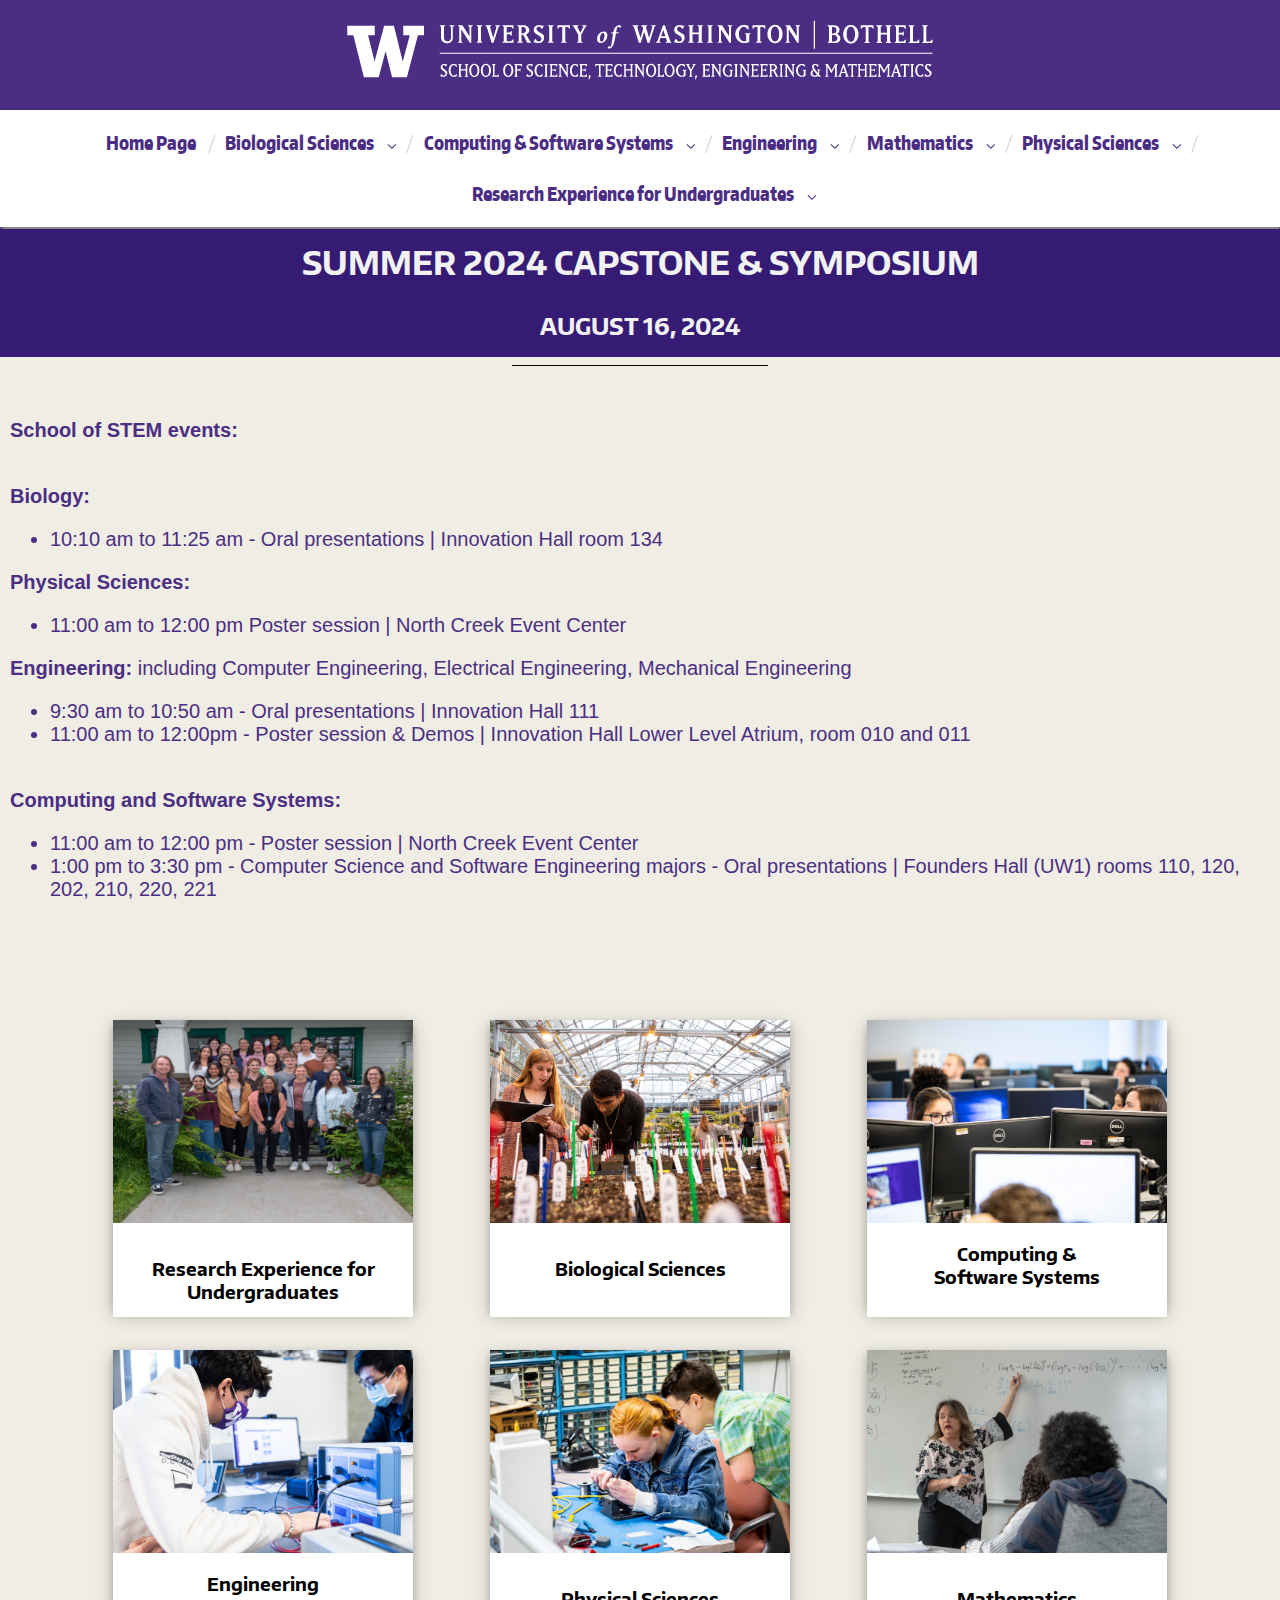
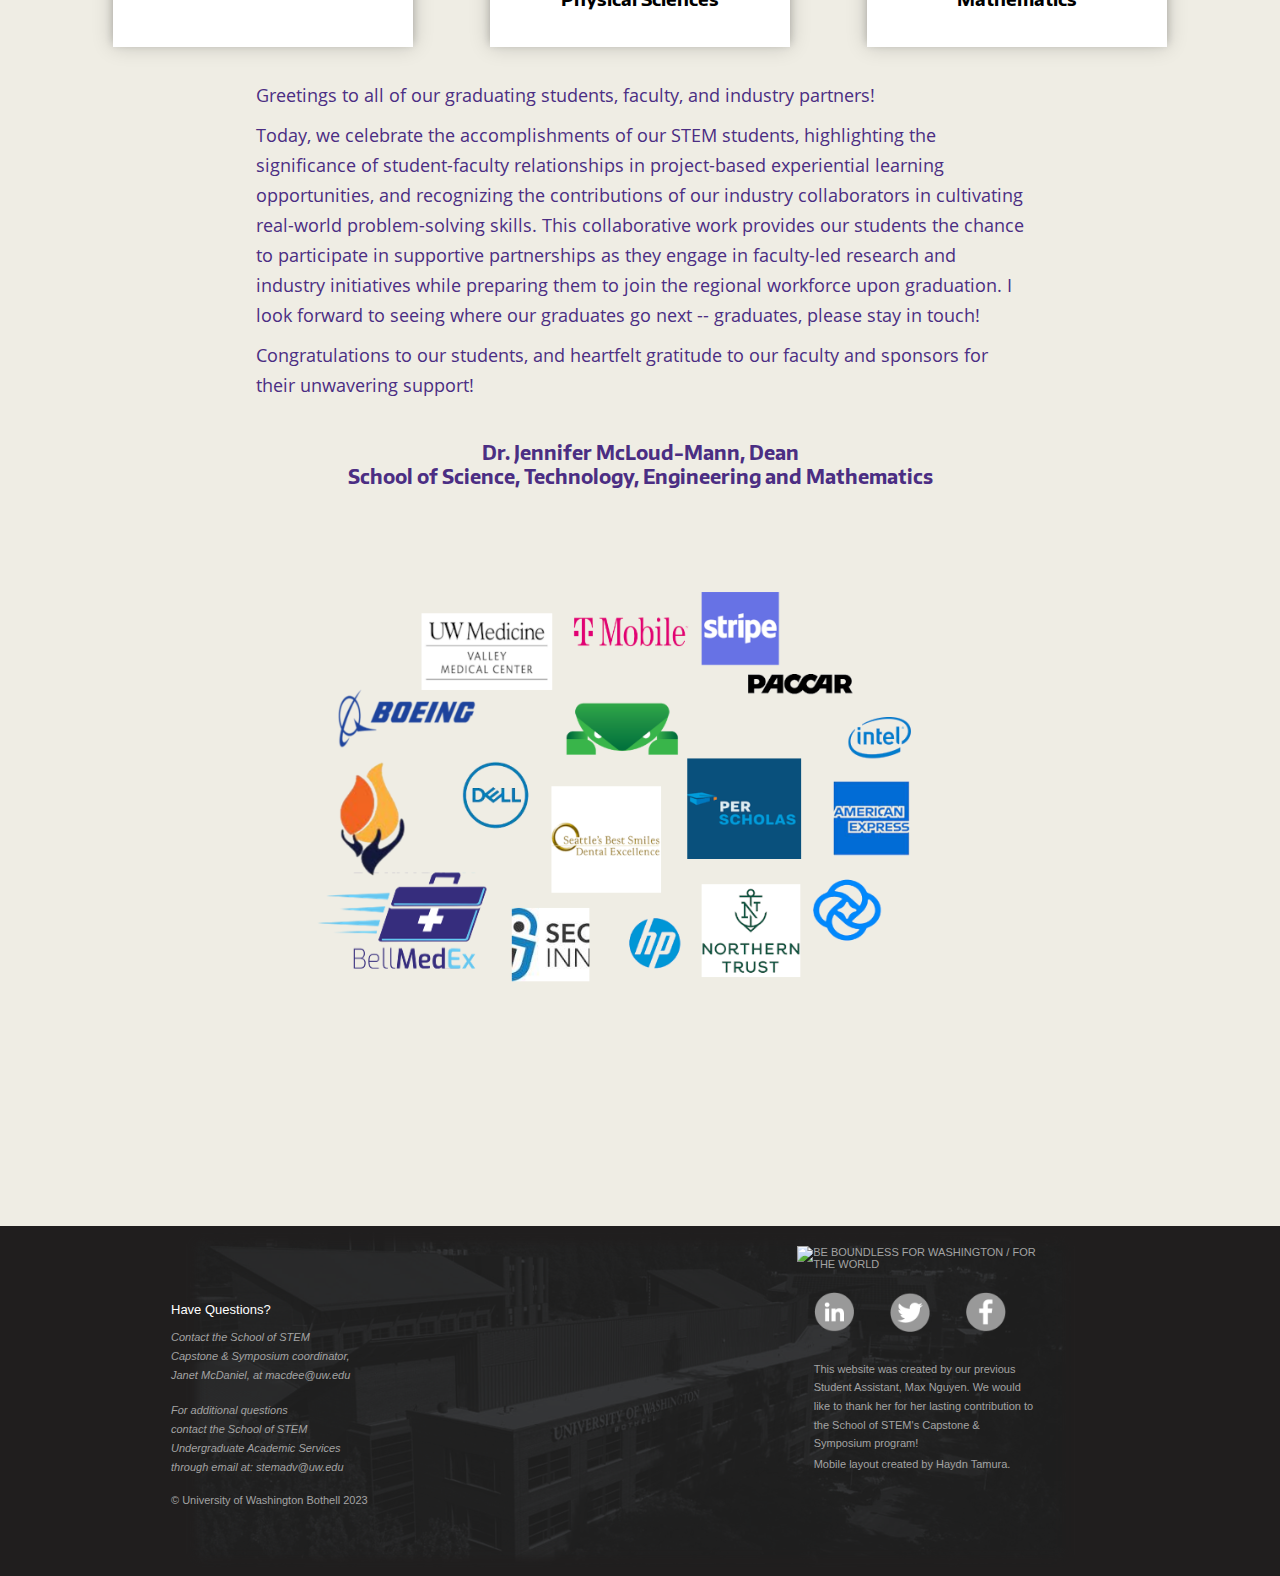
==== index.html @ 9ac4148d "website backup" ====
<!DOCTYPE html>
<html>

<head>
    <title>Capstone Presentations Summer 2024 Homepage</title>
    <link rel="stylesheet" href="css/homepage.css">
    <script src="https://kit.fontawesome.com/89bc5abcf1.js" crossorigin="anonymous"></script>
</head>

<body>
    <header>
        <section class="uwb-logo">
            <a href="https://www.uwb.edu/stem"><img src="images/web-white-left-school-signature-uw-bothell.png"
                    alt="UW Bothell School of STEM Logo"></a>
        </section>

        <nav class="align-center" id="dawgdrops">
            <div class="dawgdrops-inner container">
                <ul class="dawgdrops-nav" id="menu-brand-menu">

                    <li class="dawgdrops-item">
                        <a href="index.html" id="101" title="Home Page">Home Page</a>
                    </li>

                    <li class="dawgdrops-item">
                        <a class="dropdown-toggle" href="#" id="102" title="Biological Sciences">Biological Sciences</a>

                        <ul class="dawgdrops-menu dawgdrops-menu-em" id="menu-102">
                            <li>
                                <a href="./biological-sciences.html" title="BIO">Biology Term B</a>
                            </li>
                        </ul>
                    </li>

                    <li class="dawgdrops-item">
                        <a class="dropdown-toggle" href="#" id="103" title="Computing & Software System">Computing &
                            Software Systems</a>

                        <ul class="dawgdrops-menu dawgdrops-menu-em" id="menu-104">
                            <li>
                                <a href="./csse.html" title="CSSE">Computer Science & Software Engineering</a>
                            </li>
                        </ul>

                    </li>

                    <li class="dawgdrops-item">
                        <a class="dropdown-toggle" href="#" id="102" title="Engineering">Engineering</a>

                        <ul class="dawgdrops-menu dawgdrops-menu-em" id="menu-104">
                            <li>
                                <a href="./engineering.html" title="ENG">Engineering</a>
                            </li>
                        </ul>
                    </li>
                    <li class="dawgdrops-item">
                        <a class="dropdown-toggle" href="#" id="102" title="Mathematics">Mathematics</a>

                        <ul class="dawgdrops-menu dawgdrops-menu-em" id="menu-104">
                            <li>
                                <a href="./mathematics.html" title="MATH">Mathematics</a>
                            </li>
                        </ul>
                    </li>
                    <li class="dawgdrops-item">
                        <a class="dropdown-toggle" href="#" id="102" title="Physics">Physical Sciences</a>

                        <ul class="dawgdrops-menu dawgdrops-menu-em" id="menu-104">
                            <li>
                                <a href="./physics+chemistry.html" title="PHYS">Physics</a>
                            </li>
                        </ul>
                    </li>
                    <li class="dawgdrops-item">
                        <a class="dropdown-toggle" href="#" id="102" title="Physics">Research Experience for Undergraduates</a>

                        <ul class="dawgdrops-menu dawgdrops-menu-em" id="menu-104">
                            <li>
                                <a href="./reu.html" title="PHYS">Research Experiences for Undergraduates</a>
                            </li>
                        </ul>
                    </li>
                </ul>
            </div>
        </nav>


        <div class="black-box">
            <h1>Summer 2024 Capstone & Symposium</h1>
        </div>


        <div class="black-box-small">
            <br /><br />
            <h2>August 16, 2024</h2>
        </div>
        <hr>
    </header>



    <div class="space"></div>

    <!-- <p class="text">Click on one of the following Divisions in the School of STEM to see the program's schedule</p> -->
    <div class="infobox">
        <b>School of STEM events:</b>
        <ul>
        </ul><br>
        <b>Biology:</b>
        <ul>
            <li>10:10 am to 11:25 am - Oral presentations | Innovation Hall room 134 </li>
        </ul>
        <b>Physical Sciences:</b>
        <ul>
         <li>11:00 am to 12:00 pm Poster session | North Creek Event Center</li>
        </ul>
        <b>Engineering:</b> including Computer Engineering, Electrical Engineering, Mechanical Engineering
        <ul>
            <li>9:30 am to 10:50 am - Oral presentations | Innovation Hall 111 </li>
            <li>11:00 am to 12:00pm - Poster session & Demos | Innovation Hall Lower Level Atrium, room 010 and 011 </li>
        </ul>
        <br>
        <b>Computing and Software Systems:</b>
        <ul>
            <li>11:00 am to 12:00 pm - Poster session | North Creek Event Center </li>
            <li>1:00 pm to 3:30 pm - Computer Science and Software Engineering majors - Oral presentations | Founders
                Hall (UW1) rooms 110, 120, 202, 210, 220, 221</li>
        </ul>
        <br>

    </div>
    <br><br>


    <div class="divisions-row divisions-row-2"></div>


    <div class="divisions-row divisions-row-2">

        <a href="./reu.html" class="division-box">
            <img src="./images/REU.jpg" alt="">
            <div class="divsion-name">Research Experience for Undergraduates</div>
        </a>

        <a href="./biological-sciences.html" class="division-box">
            <img src="images/(biology) Soil Samples.jpg" alt="Biological Sciences Image">
            <div class="divsion-name">Biological Sciences</div>
        </a>

        <a href="./csse.html" class="division-box">
            <img src="images/(csse) Many Computers.jpg" alt="CSSE Image">
            <div class="divsion-name divsion-name-extended">Computing & <br />Software Systems</div>
        </a>
    </div>

    <div class="divisions-row divisions-row-2">
        <a href="./engineering.html" class="division-box">
            <img src="images/(electrical engineering) Volts and Amplifiers.jpg" alt="">
            <div class="divsion-name divsion-name-extended">Engineering <br /></div>
        </a>



        <a href="./physics+chemistry.html" class="division-box">
            <img src="images/(physics) Working on Project.jpg" alt="">
            <div class="divsion-name">Physical Sciences</div>
        </a>

        <a href="./mathematics.html" class="division-box">
            <img src="images/(math) MathCapstoneImage.jpg" alt="math image">
            <div class="divsion-name">Mathematics</div>
        </a>

    </div>

    <!---->
    <i class="fas fa-quote-left fa-lg"></i>

    <p class="welcome-text">Greetings to all of our graduating students, faculty, and industry partners!</p>
    <p class="welcome-text">Today, we celebrate the accomplishments of our STEM students, highlighting the significance
        of student-faculty relationships in project-based experiential learning opportunities, and recognizing the
        contributions of our industry collaborators in cultivating real-world problem-solving skills. This collaborative
        work provides our students the chance to participate in supportive partnerships as they engage in faculty-led
        research and industry initiatives while preparing them to join the regional workforce upon graduation. I look
        forward to seeing where our graduates go next -- graduates, please stay in touch!


    </p>
    <p class="welcome-text">Congratulations to our students, and heartfelt gratitude to our faculty and sponsors for
        their unwavering support!</p>

    <!---->
    <i class="fas fa-quote-right fa-lg"></i>

    <p class="signature"> Dr. Jennifer McLoud-Mann, Dean<br />
        School of Science, Technology, Engineering and Mathematics
    </p>

    <section class="sponsors">
        <figure>
            <img src="./images/Summer_2024_Logos.png" alt="Sponsors">
        </figure>
    </section>


    <div class="w-HomeFooter_Block">
        <footer role="contentinfo">
            <div class="w-HomeFooter_Content">
                <div class="col1 span-6">
                    <!-- footer 1st Block -->
                    <div>
                        <br><br><br>
                        <h2>Have Questions?</h2>
                        <address>
                            Contact the School of STEM
                            <br>
                            Capstone & Symposium coordinator,
                            <br>
                            Janet McDaniel, at macdee@uw.edu
                            <br>
                        </address>
                        <address>
                            For additional questions
                            <br>
                            contact the School of STEM
                            <br>
                            Undergraduate Academic Services
                            <br>
                            through email at: stemadv@uw.edu
                        </address>
                    </div>

                    <div>
                        <p class="w-UWBSimpleText_Copyright">
                            &copy University of Washington Bothell 2023
                        </p>
                    </div>
                </div>
                <!-- end footer 1st Block -->

                <div class="col3 span-6 last">
                    <!-- footer 2nd Block -->
                    <div>
                        <!--<h2>Academics</h2>-->
                        <img src="//www.washington.edu/wp-content/themes/be-boundless/campaign/img/logo_boundless.png"
                            alt="BE BOUNDLESS FOR WASHINGTON / FOR THE WORLD" class="cv2-boundless-logo">
                        <ul class="w-UWBList_HorizontalPipe">
                            <li>
                                <a href="https://www.linkedin.com/in/uwb-school-of-stem-6a492a167/">
                                    <img src="images/icon-linkedin-gray.png" style="width:40px; height:40px;" />
                                </a>
                            </li>
                            <li>
                                <a
                                    href="https://twitter.com/UWBothell?ref_src=twsrc%5Egoogle%7Ctwcamp%5Eserp%7Ctwgr%5Eauthor">
                                    <img src="images/icon-twitter-gray.png" style="width:40px; height:40px;" />
                                </a>
                            </li>
                            <li>
                                <a href="https://www.facebook.com/uwbschoolofstem">
                                    <img src="images/icon-facebook-gray.png" style="width:40px; height:40px;" />
                                </a>
                            </li>
                        </ul>
                    </div>

                    <div>
                        <ul>
                            <br>
                            <li>
                                This website was created by our previous Student Assistant, Max Nguyen. We would like
                                to thank her for her lasting contribution to the School of STEM's Capstone & Symposium
                                program!
                            </li>

                            <li>

                            </li>

                            <li>
                                Mobile layout created by Haydn Tamura.
                            </li>

                        </ul>
                    </div>
                </div>
                <!-- end footer 2nd Block -->
            </div>
        </footer>
    </div>




    <script type='module' src="js/structure.js"></script>
</body>

</html>
---- css/homepage.css ----
@import url("dropdowns.css");

body {
  background-color: #EFEDE4;
  font-family: Helvetica Neue, Helvetica, Arial, sans-serif;
  margin: 0;
  padding: 0;
}

a {
  text-decoration: none;
}

/* UW Bothell logo */
.uwb-logo {
  background-color: #4b2e83;
  height: 70px;
  text-align: center;
  padding: 20px;
}

.nav-bar {
  text-align: center;
}

.align-center {
  text-align: center;
}

.infobox {


  color: #4b2e83;
  max-width: fit-content;
  margin-left: auto;
  margin-right: auto;
  font-size: 20px;
  padding-left: 10px;

}

header h1 {
  margin: 40px;
  font-family: 'EncodeSans-bold', sans-serif;
  text-align: center;
  text-transform: uppercase;
}

header h2 {
  /* date */
  font-family: 'EncodeSans-bold', sans-serif;
  font-size: 23px;
  text-align: center;
  text-transform: uppercase;
}


hr {
  background-color: #000;
  border-width: 0;
  height: 1.3px;
  width: 20%;
}

/* ------------------------------ Home Page styles ----------------------------- */
.styled-heading {
  font-family: EncodeSans-black;
  margin: 80px 10% 0 10%;
  font-size: 15px;
}

.styled-heading figure {
  background-image: url(https://s3-us-west-2.amazonaws.com/uw-s3-cdn/wp-content/uploads/sites/98/2014/10/07214122/Bar_RtAngle_7502.png);
  background-size: 100%;
  background-repeat: no-repeat;
  height: 50px;
  width: 400px;
  margin-left: -3px;
}

.divisions-row {
  display: flex;
  flex-direction: row;
  /* height: 0px; */
  /* margin: 0 400px 70px 400px; */
  margin: 0 20% 70px 20%;
  text-align: center;
}

.divisions-row-2 {
  display: flex;
  flex-direction: row;
  margin: 0 30% 70px 30%;
  text-align: center;
  justify-content: center;
}

.division-box {
  box-shadow: 0 4px 8px 0 rgba(0, 0, 0, 0.2), 0 6px 20px 0 rgba(0, 0, 0, 0.19);
  height: 290px;
  margin-left: 5%;
  margin-right: 5%;
}

.divsion-name:hover {
  color: #b7a57a;
}

.division-box img {
  width: 300px;
  height: 70%;
}

.divsion-name {
  /* box-shadow: 0 4px 8px 0 rgba(0, 0, 0, 0.2), 0 6px 20px 0 rgba(0, 0, 0, 0.19); */

  background-color: #fff;
  color: #000;
  font-family: 'EncodeSans-bold';
  font-size: 18px;
  height: 25px;
  margin-top: -5px;
  padding: 35px 0;
}

.divsion-name-extended {
  height: 45px;
  padding: 20px 0 30px 0;
}

/* body {
      background-color: pink;
  } */
.divisions-row {
  margin: 0 150px 60px 150px;
}

.divisions-row-2 {
  margin: 0 330px 40px 330px;
}

.divisions-row {
  margin: 0 10% 60px 10%;
}

.divisions-row-2 {
  margin: 0 20% 40px 20%;
}

.space {
  height: 45px;
}

.fa-quote-left {
  float: left;
  margin: 0 0 0 17%;
  color: #4b2e83;
}

/**/
.fa-quote-right {
  float: right;
  margin: 0 15% 0 0;
  color: #4b2e83;
}

.tenImage {
  /**/
  background-color: rgb(185, 159, 118);
  background-image: url("../images/STEM-10-Anniversary.png");
  background-position: center;
  background-repeat: no-repeat;
  background-size: 45%, 100%;
  opacity: 1;
  width: auto;
  height: 300px;
}

.black-box {
  background-color: rgb(54, 27, 117);
  height: 70px;
}

.black-box-small {
  background-color: rgb(54, 27, 117);
  height: 60px;
}

.black-box h1 {
  margin: 0px;
  text-align: center;
  vertical-align: middle;
  line-height: 70px;
  font-family: 'EncodeSans-bold', sans-serif;
  text-transform: uppercase;
  color: #F2F2F2;
}

.black-box-small h2 {
  margin: -22px 0 45px 0;
  font-family: 'EncodeSans-bold', sans-serif;
  font-size: 23px;
  text-align: center;
  text-transform: uppercase;
  color: #F2F2F2;
}


button {
  float: inline-end;
  margin-left: 3%;
  /* padding: 8px; */
  background: #ffffff;
  color: rgb(70, 67, 67);
  border: 1px solid rgb(255, 255, 255);
  /* border-left: none; Prevent double borders */
  font-size: 17px;
  cursor: pointer;
  /* height: 40px; */
}

.welcome-text {
  font-family: 'OpenSans';
  font-size: 18px;
  color: #4b2e83;
  line-height: 30px;
  margin: 10px 20% 0px 20%;
  /* text-align: justify; */
  /* font-style: italic; */
}

.signature {
  font-family: 'EncodeSans-bold';
  color: #4b2e83;
  font-size: 19px;
  margin: 40px 20% 50px 20%;
  text-align: center;
}

.text {
  margin: 0px 10% 0 10%;
  font-family: 'EncodeSans-regular';
  font-size: 20px;
  margin-bottom: 50px;
  text-align: center;
}

.sponsors figure img {

  display: block;
  margin: auto;
  max-width: 90%;
}

/*  Footer classes  */

.w-HomeFooter_Block body,
.w-HomeFooter_Block div,
.w-HomeFooter_Block span,
.w-HomeFooter_Block object,
.w-HomeFooter_Block iframe,
.w-HomeFooter_Block h1,
.w-HomeFooter_Block h2,
.w-HomeFooter_Block h3,
.w-HomeFooter_Block h4,
.w-HomeFooter_Block h5,
.w-HomeFooter_Block h6,
.w-HomeFooter_Block p,
.w-HomeFooter_Block blockquote,
.w-HomeFooter_Block pre,
.w-HomeFooter_Block a,
.w-HomeFooter_Block abbr,
.w-HomeFooter_Block acronym,
.w-HomeFooter_Block address,
.w-HomeFooter_Block code,
.w-HomeFooter_Block del,
dfn,
em,
.w-HomeFooter_Block img,
q,
dl,
dt,
dd,
.w-HomeFooter_Block ol,
.w-HomeFooter_Block ul,
.w-HomeFooter_Block li,
fieldset,
.w-HomeFooter_Block form,
.w-HomeFooter_Block label,
.w-HomeFooter_Block legend,
.w-HomeFooter_Block table,
.w-HomeFooter_Block caption,
.w-HomeFooter_Block tbody,
.w-HomeFooter_Block tfoot,
.w-HomeFooter_Block thead,
tr,
th,
td,
.w-HomeFooter_Block article,
aside,
dialog,
.w-HomeFooter_Block figure,
footer,
.w-HomeFooter_Block header,
hgroup,
.w-HomeFooter_Block nav,
.w-HomeFooter_Block section {
  padding: 0;
  border: 0;
  font-size: 100%;
  font: inherit;
  vertical-align: baseline;
}

div {
  display: block;
}

.w-HomeFooter_Block body {
  line-height: 1.5;
  font-size: 75%;
  color: #444;
  background: #fff;
  font-family: 'Open Sans', sans-serif;
}

footer {
  display: block;
}

.w-HomeFooter_Block {
  position: relative;
  min-height: 30em;
  width: 100%;
  min-width: 1030px;
  background-color: #201e1e;
  /*background-image: url(https://uwb-prodkcms-endpnt.azureedge.net/edu-v2/_12.00/_images/footerBg.jpg);*/
  background-image: url(../images/Adjusted-Campus-Photo.png);
  background-repeat: no-repeat;
  background-position: center top;
  margin-top: 80px;
  color: #a3a3a3;
  font-size: 11px;
  padding-bottom: 20px;
}

.w-HomeFooter_Content {
  position: relative;
  border: none;
  background-image: none;
  background-color: transparent;
  width: 998px;
  margin: 0 auto;
}

.last img {

  width: 80%;
}

.span-6 {
  width: 242px;
}

.column,
.span-1,
.span-2,
.span-3,
.span-4,
.span-5,
.span-6,
.span-7,
.span-8,
.span-9,
.span-10,
.span-11,
.span-12,
.span-13,
.span-14,
.span-15,
.span-16,
.span-17,
.span-18,
.span-19,
.span-20,
.span-21,
.span-22,
.span-23,
.span-24 {
  float: left;
  margin-left: 30px;
  margin-top: 20px;
}

.w-HomeFooter_Block h2 {
  font-size: 2em;
  line-height: 1.2;
  padding: 0 0 0.2em 0;
}

.w-HomeFooter_Content h2 {
  font-size: 13px;
  color: #fff;
  margin: 20px 0 8px;
}

.w-HomeFooter_Block h1,
.w-HomeFooter_Block h2,
.w-HomeFooter_Block h3,
.w-HomeFooter_Block h4,
.w-HomeFooter_Block h5,
.w-HomeFooter_Block h6 {
  font-weight: normal;
  color: rgb(255, 255, 255);
}

.w-HomeFooter_Content address {
  font-weight: normal;
  font-style: normal;
  margin-bottom: 15px;
  line-height: 19px;
}

.w-HomeFooter_Block address {
  margin: 0 0 1.5em;
  font-style: italic;
}

.w-HomeFooter_Content ul {
  margin: 0;
  padding: 0;
}

.w-HomeFooter_Block ul {
  list-style-type: disc;
}

.w-HomeFooter_Block ul,
.w-HomeFooter_Block ol {
  margin: 0;
  padding-left: 1.5em;
  padding-bottom: 0.75em;
}

.w-HomeFooter_Content ul li {
  list-style-type: none;
  margin-bottom: 2px;
  line-height: 1.7;
}

footer .getInTouch strong {
  margin-right: 5px;
}

strong,
dfn {
  font-weight: bold;
}


strong {
  font-weight: bold;
}

.w-UWBSimpleText_Copyright {
  margin: 0;
  padding: 0;
}

.w-UWBList_HorizontalPipe {
  list-style-type: none;
}

.w-UWBList_HorizontalPipe li:first-of-type {
  padding: 0 1em 0 0;
}

.w-UWBList_HorizontalPipe li {
  position: relative;
  display: inline-block;
  padding: 2em 1em 0 2em;
  margin: 0;
}

.w-UWBList_HorizontalPipe li:after {
  position: absolute;
  top: -2px;
  right: 0;
  content: ' ';
}

.w-HomeFooter_Content ul a {
  color: #a3a3a3;
  -webkit-text-decoration: underline dotted;
  text-decoration: underline dotted;
}

.w-HomeFooter_Block p {
  margin: 0;
  padding: 0 0 1em 0;
}

.w-UWBHeading_OffScreen {
  position: absolute;
  top: 0;
  left: -9999px;
}

.last {
  float: right;
  margin-right: 10%;
  padding-right: 0;
}

/* -------------------------- Dropdown from green icons ----------------------------- */
.icon-dropdown {
  position: relative;
  display: inline-block;
  padding: 5px 5px 0 5px;
  /* padding-top: 5px; */
}

.icon-dropdown-item {
  display: none;
  position: absolute;
  background-color: #f1f1f1;
  min-width: 200px;
  box-shadow: 0px 8px 16px 0px rgba(0, 0, 0, 0.2);
  z-index: 1;
  /* bottom: -130px; */
  font-family: 'EncodeSans-medium';
  text-align: center;
  margin: auto;
  margin-top: 20px;
  text-transform: none;
  font-size: 14px;
}

.icon-dropdown-item a {
  border: 0.5px solid rgba(0, 0, 0, 0.4);
  color: black;
  display: block;
  padding: 12px 16px;
  text-decoration: none;
}

.icon-dropdown-item a:hover {
  background-color: #ddd;
}

.move-item-down {
  margin-top: 30px;
}

/* Show the dropdown menu on hover */
.icon-dropdown:hover .icon-dropdown-item {
  display: block;
}






















@media only screen and (max-width: 999px) {
  /*phone layout*/
  body {
    background-color: #DfD0FF;
    font-family: Helvetica Neue, Helvetica, Arial, sans-serif;
    margin: 0 auto;
    padding: 0;
  }

  a {
    text-decoration: none;
  }

  /* UW Bothell logo */
  .uwb-logo {
    background-color: #4b2e83;
    height: 70px;
    text-align: center;
    padding: 0px;
    position: -webkit-sticky;
    position: sticky;
  }

  .nav-bar {
    text-align: center;
  }

  .align-center {
    text-align: center;
    justify-content: center;
  }

  header h1 {
    display: flex;
    align-items: center;
    justify-content: center;
    font-family: 'EncodeSans-bold', sans-serif;
    text-align: center;
    text-transform: uppercase;
    color: white;
    padding: 10px 20px;
    background-color: #361b75;
    margin: 0px;
  }

  header h2 {
    /* date */
    font-family: 'EncodeSans-bold', sans-serif;
    font-size: 40px;
    text-align: center;
    text-transform: uppercase;
    width: 100%;
  }


  hr {
    background-color: #000;
    border-width: 0;
    height: 1.3px;
    width: 20%;
  }


  .tenImage {
    /**/
    background-color: rgb(185, 159, 118);
    background-image: url("../images/STEM-10-Anniversary.png");
    background-position: center;
    background-repeat: no-repeat;
    background-size: 60%, 100%;
    opacity: 1;
    width: auto;
    height: 300px;
  }


  .space {
    position: center;

  }

  .styled-heading {
    font-family: EncodeSans-black;
    margin: 80px 10% 0 10%;
    font-size: 15px;
  }

  .styled-heading figure {
    background-image: url(https://s3-us-west-2.amazonaws.com/uw-s3-cdn/wp-content/uploads/sites/98/2014/10/07214122/Bar_RtAngle_7502.png);
    background-size: 100%;
    background-repeat: no-repeat;
    height: 50px;
    width: 400px;
    margin-left: -3px;
  }


  .divisions-row {
    display: flex;
    flex-direction: column;
    /* height: 0px; */
    /* margin: 0 400px 70px 400px; */
    margin: -20 20% 70px 20%;
    text-align: center;
  }



  .divisions-row-2 {
    display: flex;
    flex-direction: column;
    margin: 0 30% 70px 30%;
    text-align: center;
  }

  .division-box {
    display: flex;
    align-items: center;
    justify-content: space-between;
    box-shadow: 0 4px 8px 0 rgba(0, 0, 0, 0.2), 0 6px 20px 0 rgba(0, 0, 0, 0.19);
    width: 160%;
    margin: 10% -30%;
    background: white;
  }

  .divsion-name:hover {
    color: #b7a57a;
  }

  .division-box img {
    width: 50%;
    height: 80%;
    padding: 10px;
  }




  .divsion-name {
    /* box-shadow: 0 4px 8px 0 rgba(0, 0, 0, 0.2), 0 6px 20px 0 rgba(0, 0, 0, 0.19); */

    background-color: #fff;
    color: #000;
    font-family: 'EncodeSans-bold';
    font-size: 30px;
    height: 25px;
    margin-top: -5px;
    padding: 35px 0;
    flex: 1;
    padding: 10px;
  }

  .divsion-name-extended {
    height: 45px;
    padding: 20px 0 30px 0;
  }

  /* body {
      background-color: pink;
  } */
  .divisions-row {
    margin: 0 150px 60px 150px;
  }

  .divisions-row-2 {
    margin: 0 330px 40px 330px;
  }

  .divisions-row {
    margin: 0 10% 60px 10%;
  }

  .divisions-row-2 {
    margin: 0 20% 40px 20%;
  }

  .divisions-row {
    display: flex;
    flex-direction: column;
    /* height: 0px; */
    /* margin: 0 400px 70px 400px; */
    margin: 0 20% 70px 20%;
    text-align: center;
  }

  .welcome-text {
    font-family: 'OpenSans';
    font-size: 29px;
    color: #4b2e83;
    line-height: 30px;
    margin: 0 20% 0;
    padding-top: 10px;
  }

  .signature {
    font-family: 'EncodeSans-bold';
    color: #4b2e83;
    font-size: 30px;
    margin: 0 20% 0;
    text-align: center;
  }

  .text {
    margin: 0 10% 0;
    font-family: 'EncodeSans-regular';
    font-size: 28px;
    text-align: center;
  }

  .sponsors figure img {
    size: 100%;
    display: block;
    margin: auto;
    max-width: 100%;
  }




  /* ------------------------------ Footer ----------------------------- */

  .w-HomeFooter_Block body,
  .w-HomeFooter_Block div,
  .w-HomeFooter_Block span,
  .w-HomeFooter_Block object,
  .w-HomeFooter_Block iframe,
  .w-HomeFooter_Block h1,
  .w-HomeFooter_Block h2,
  .w-HomeFooter_Block h3,
  .w-HomeFooter_Block h4,
  .w-HomeFooter_Block h5,
  .w-HomeFooter_Block h6,
  .w-HomeFooter_Block p,
  .w-HomeFooter_Block blockquote,
  .w-HomeFooter_Block pre,
  .w-HomeFooter_Block a,
  .w-HomeFooter_Block abbr,
  .w-HomeFooter_Block acronym,
  .w-HomeFooter_Block address,
  .w-HomeFooter_Block code,
  .w-HomeFooter_Block del,
  dfn,
  em,
  .w-HomeFooter_Block img,
  q,
  dl,
  dt,
  dd,
  .w-HomeFooter_Block ol,
  .w-HomeFooter_Block ul,
  .w-HomeFooter_Block li,
  fieldset,
  .w-HomeFooter_Block form,
  .w-HomeFooter_Block label,
  .w-HomeFooter_Block legend,
  .w-HomeFooter_Block table,
  .w-HomeFooter_Block caption,
  .w-HomeFooter_Block tbody,
  .w-HomeFooter_Block tfoot,
  .w-HomeFooter_Block thead,
  tr,
  th,
  td,
  .w-HomeFooter_Block article,
  aside,
  dialog,
  .w-HomeFooter_Block figure,
  footer,
  .w-HomeFooter_Block header,
  hgroup,
  .w-HomeFooter_Block nav,
  .w-HomeFooter_Block section {
    padding: 0;
    border: 0;
    font-size: 140%;
    font: inherit;
    vertical-align: baseline;
  }

  div {
    display: block;
  }

  .w-HomeFooter_Block body {
    line-height: 1.5;
    font-size: 105%;
    color: #444;
    background: #fff;
    font-family: 'Open Sans', sans-serif;
  }

  footer {
    display: block;
  }

  .w-HomeFooter_Block {
    position: relative;
    min-height: 36em;
    width: 100%;
    min-width: 100%;
    background-color: #201e1e;
    /*background-image: url(https://uwb-prodkcms-endpnt.azureedge.net/edu-v2/_12.00/_images/footerBg.jpg);*/
    background-image: url(../images/Adjusted-Campus-Photo.png);
    background-repeat: no-repeat;
    background-position: center top;
    margin-top: 80px;
    color: #a3a3a3;
    font-size: 19px;
    padding-bottom: 50px;
  }

  .w-HomeFooter_Content {
    position: relative;
    border: none;
    background-image: none;
    background-color: transparent;
    width: 998px;
    margin: 0 auto;
  }

  .last img {
    margin-left: 0%;
    width: 80%;
  }

  .span-6 {
    width: 242px;
  }

  .column,
  .span-1,
  .span-2,
  .span-3,
  .span-4,
  .span-5,
  .span-6,
  .span-7,
  .span-8,
  .span-9,
  .span-10,
  .span-11,
  .span-12,
  .span-13,
  .span-14,
  .span-15,
  .span-16,
  .span-17,
  .span-18,
  .span-19,
  .span-20,
  .span-21,
  .span-22,
  .span-23,
  .span-24 {
    float: left;
    margin-left: 30px;
    margin-top: 20px;
  }

  .w-HomeFooter_Block h2 {
    font-size: 4em;
    line-height: 1.2;
    padding: 0 0 0.2em 0;
  }

  .w-HomeFooter_Content h2 {
    font-size: 23px;
    color: #fff;
    margin: 20px 0 8px;
  }

  .w-HomeFooter_Block h1,
  .w-HomeFooter_Block h2,
  .w-HomeFooter_Block h3,
  .w-HomeFooter_Block h4,
  .w-HomeFooter_Block h5,
  .w-HomeFooter_Block h6 {
    font-weight: normal;
    color: rgb(255, 255, 255);
  }

  .w-HomeFooter_Content address {
    font-weight: normal;
    font-style: normal;
    margin-bottom: 13px;
    line-height: 30px;
  }

  .w-HomeFooter_Block address {
    margin: 0 0 1.5em;
    font-style: italic;
  }

  .w-HomeFooter_Content ul {
    margin: 0;
    padding: 0;
  }

  .w-HomeFooter_Block ul {
    list-style-type: disc;
  }

  .w-HomeFooter_Block ul,
  .w-HomeFooter_Block ol {
    margin: 0;
    padding-left: 1.5em;
    padding-bottom: 0.75em;
  }

  .w-HomeFooter_Content ul li {
    list-style-type: none;
    margin-bottom: 2px;
    line-height: 1.7;
  }

  footer .getInTouch strong {
    margin-right: 5px;
  }

  strong,
  dfn {
    font-weight: bold;
  }


  strong {
    font-weight: bold;
  }

  .w-UWBSimpleText_Copyright {
    margin: 0;
    padding: 0;
  }

  .w-UWBList_HorizontalPipe {
    list-style-type: none;
  }

  .w-UWBList_HorizontalPipe li:first-of-type {
    padding: 0 1em 0 0;
  }

  .w-UWBList_HorizontalPipe li {
    position: relative;
    display: inline-block;
    padding: 2em 1em 0 2em;
    margin: 0;
  }

  .w-UWBList_HorizontalPipe li:after {
    position: absolute;
    top: -2px;
    right: 0;
    content: ' ';
  }

  .w-HomeFooter_Content ul a {
    color: #a3a3a3;
    -webkit-text-decoration: underline dotted;
    text-decoration: underline dotted;
  }

  .w-HomeFooter_Block p {
    margin: 0;
    padding: 0 0 1em 0;
  }


  .last {
    float: right;
    margin-right: 10%;
    padding-right: 0;
  }

}

/* Change the background color of the dropdown button when the dropdown content is shown */
/* .icon-dropdown:hover .icon-dropbtn {background-color: #3e8e41;} */

/* -------------------------- Fonts ----------------------------- */
@font-face {
  font-family: 'EncodeSans-black';
  src: url('../fonts/EncodeSans/EncodeSansNormal-900-Black.ttf');
}

@font-face {
  font-family: 'EncodeSans-bold';
  src: url('../fonts/EncodeSans/EncodeSansNormal-700-Bold.ttf');
}

@font-face {
  font-family: 'EncodeSans-medium';
  src: url('../fonts/EncodeSans/EncodeSansNormal-500-Medium.ttf');
}

@font-face {
  font-family: 'EncodeSans-regular';
  src: url('../fonts/EncodeSans/EncodeSansNormal-400-Regular.ttf');
}

@font-face {
  font-family: 'EncodeSans-light';
  src: url('../fonts/EncodeSans/EncodeSansNormal-200-ExtraLight.ttf')
}

@font-face {
  font-family: 'UniSans';
  src: url('../fonts/UniSans/Fontfabric - UniSansBook.otf');
}

@font-face {
  font-family: 'OpenSans';
  src: url('../fonts/OpenSans/Open Sans regular.ttf');
}

@font-face {
  font-family: 'Encode Sans Compressed';
  src: url('../assets/fonts/encodesanscompressed-600-semibold-webfont.eot');
  src: url('../assets/fonts/encodesanscompressed-600-semibold-webfont.eot?#iefix') format('embedded-opentype'), url('../assets/fonts/encodesanscompressed-600-semibold-webfont.woff') format('woff'), url('../assets/fonts/encodesanscompressed-600-semibold-webfont.ttf') format('truetype'), url('../assets/fonts/encodesanscompressed-600-semibold-webfont.svg#encodesanscompressed-600-semibold-webfont') format('svg');
  font-weight: 600;
  font-style: normal;
}

@font-face {
  font-family: 'Encode Sans Compressed';
  src: url('../assets/fonts/encodesanscompressed-800-extrabold-webfont.eot');
  src: url('../assets/fonts/encodesanscompressed-800-extrabold-webfont.eot?#iefix') format('embedded-opentype'), url('../assets/fonts/encodesanscompressed-800-extrabold-webfont.woff') format('woff'), url('../assets/fonts/encodesanscompressed-800-extrabold-webfont.ttf') format('truetype'), url('../assets/fonts/encodesanscompressed-800-extrabold-webfont.svg#encodesanscompressed-800-extrabold-webfont') format('svg');
  font-weight: 800;
  font-style: normal;
}

@font-face {
  font-family: "Flat-UI-Icons";
  src: url('assets/icons/flat-ui-icons-regular.eot');
  src: url('assets/icons/flat-ui-icons-regular.eot?#iefix') format('embedded-opentype'), url('assets/icons/flat-ui-icons-regular.woff') format('woff'), url('assets/icons/flat-ui-icons-regular.ttf') format('truetype'), url('assets/icons/flat-ui-icons-regular.svg#flat-ui-icons-regular') format('svg');
  font-weight: normal;
  font-style: normal;
}
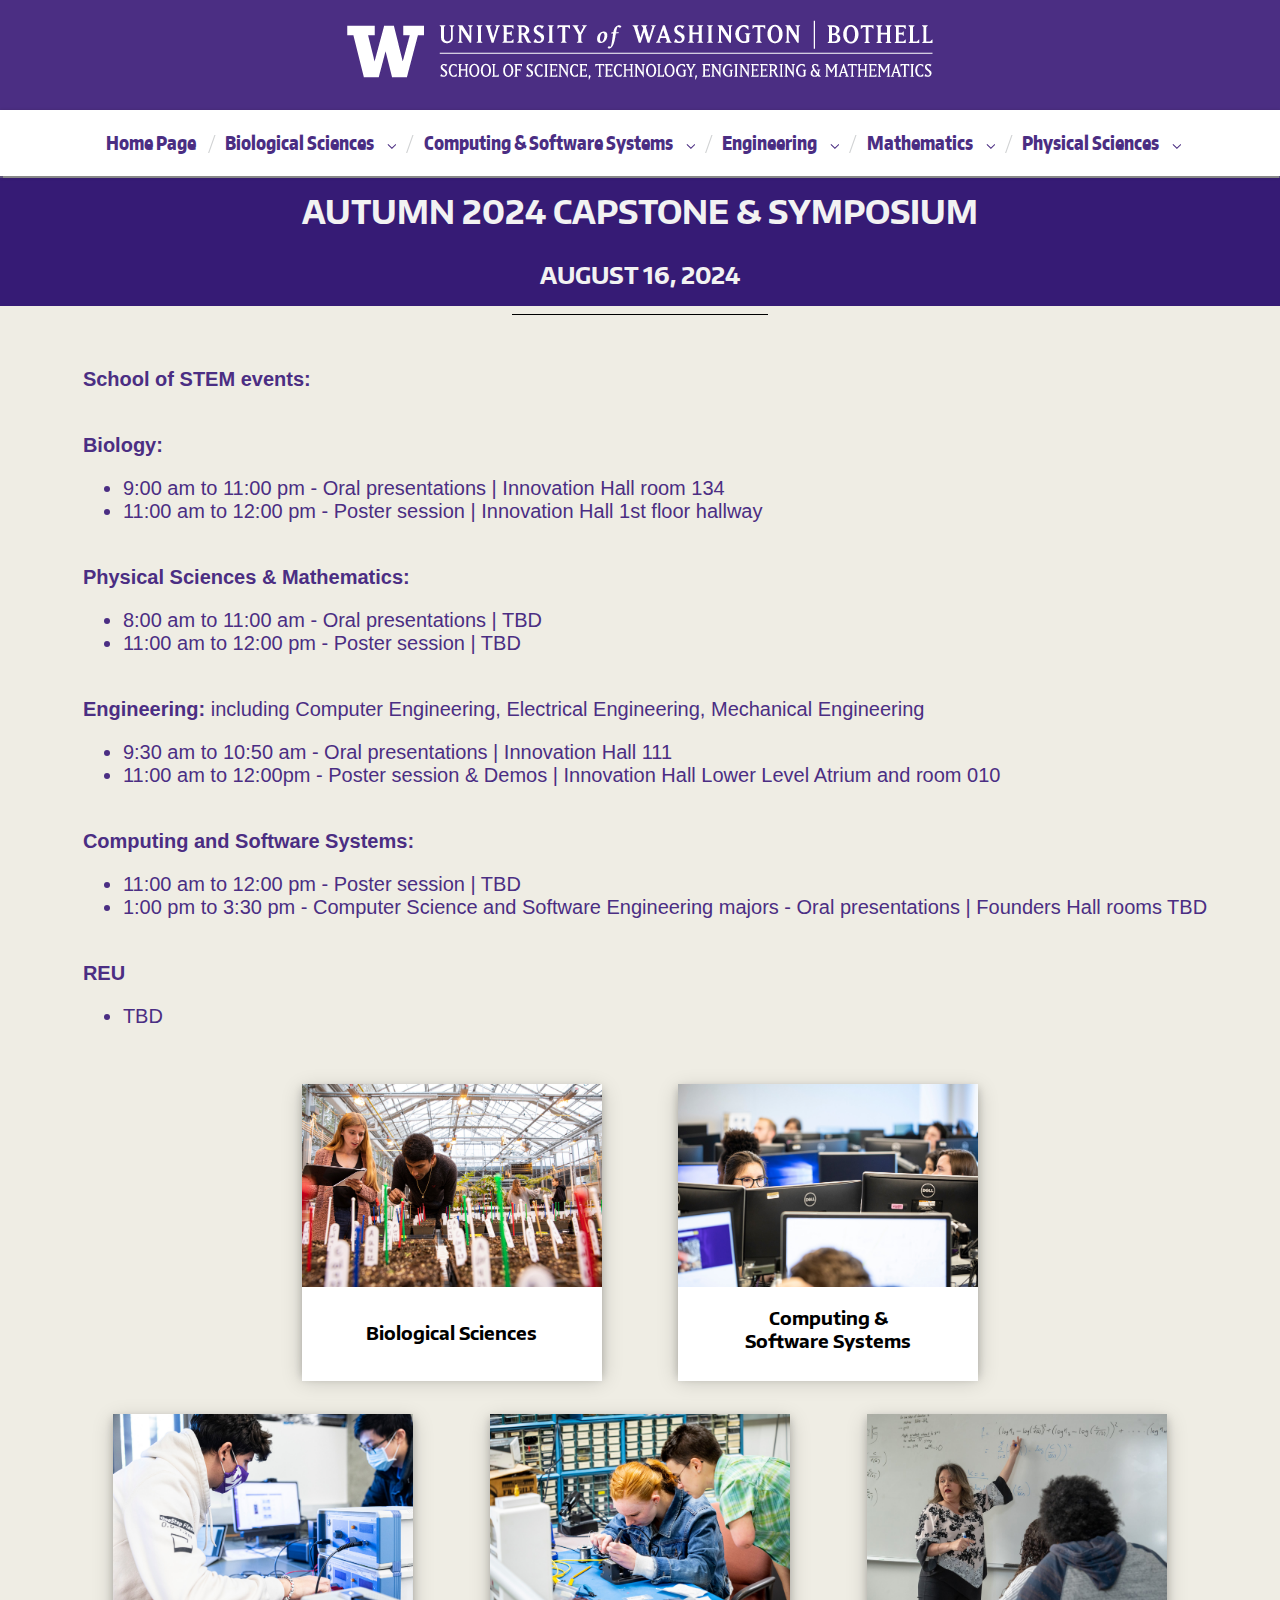
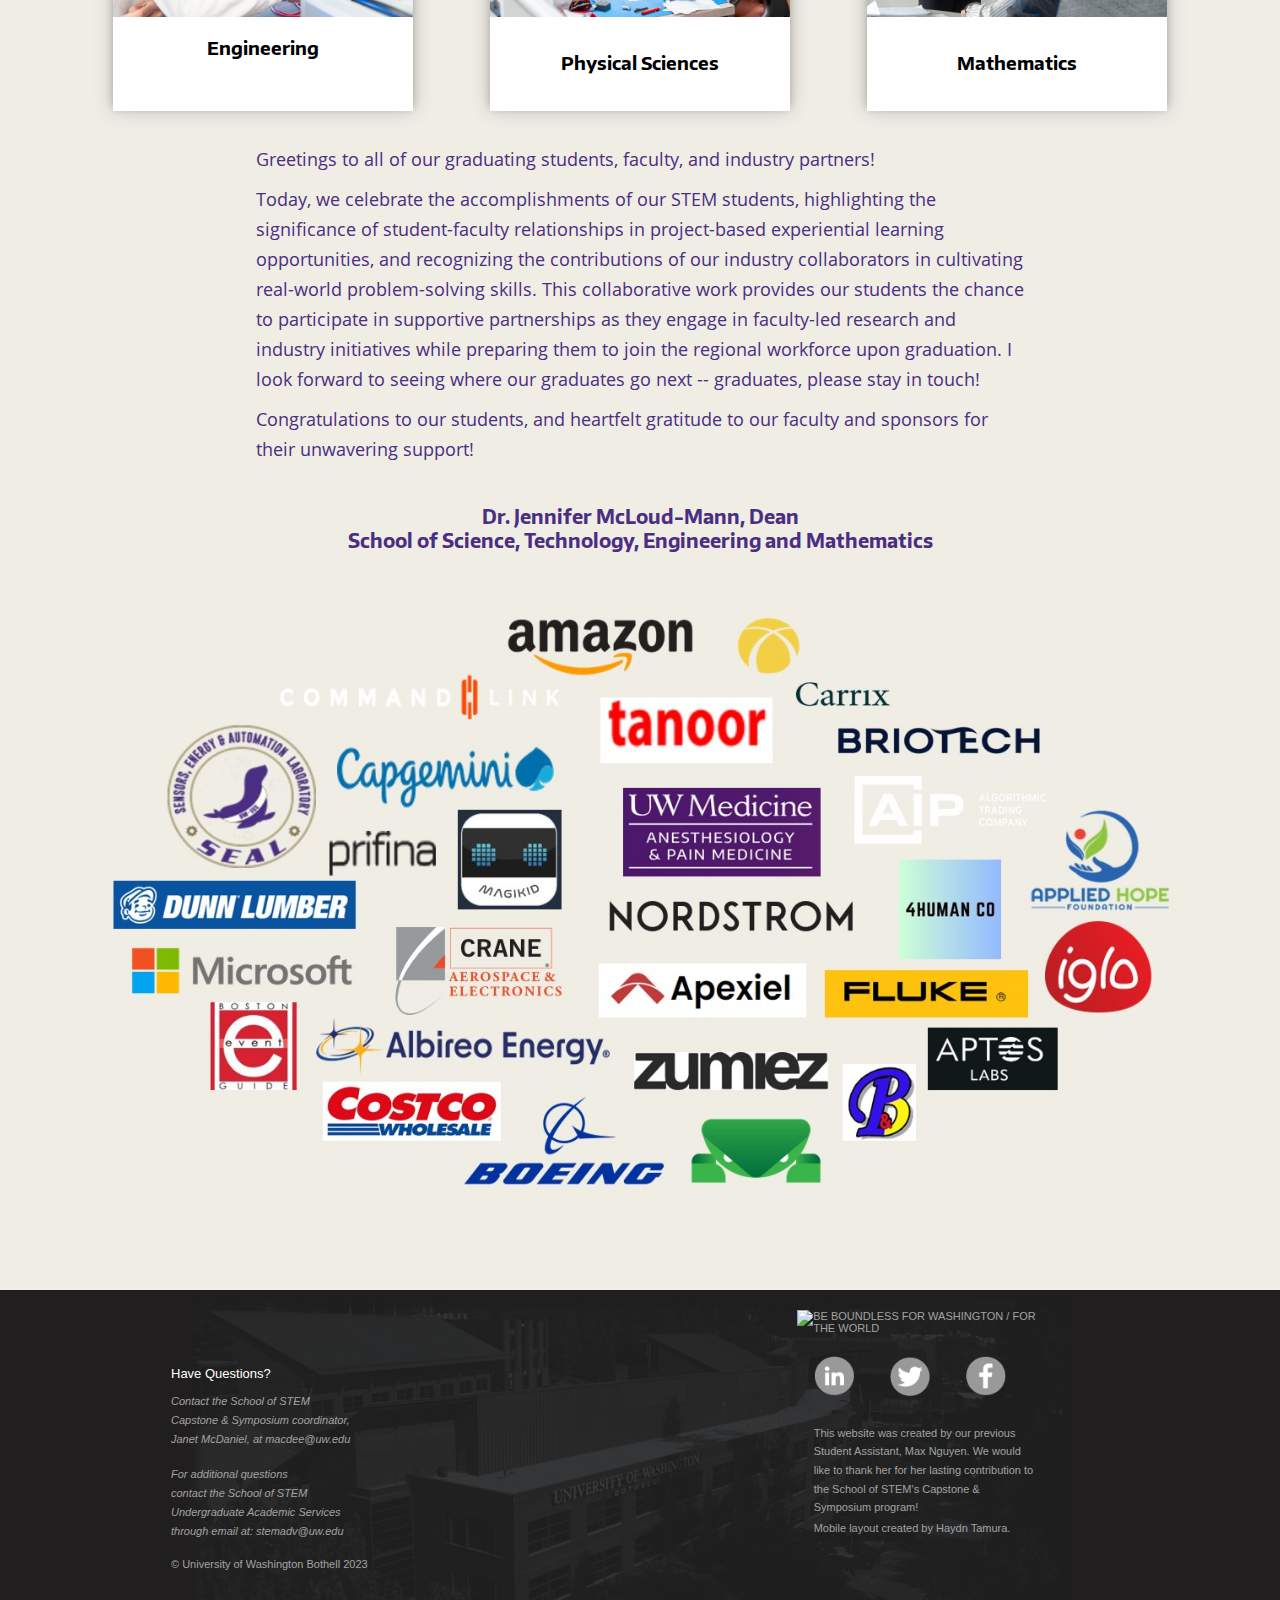
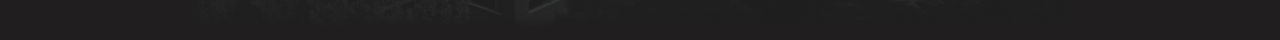
==== commit 69615865: "Add files via upload" ====
--- a/index.html
+++ b/index.html
@@ -2,7 +2,7 @@
 <html>
 
 <head>
-    <title>Capstone Presentations Summer 2024 Homepage</title>
+    <title>Capstone Presentations Autumn 2024 Homepage</title>
     <link rel="stylesheet" href="css/homepage.css">
     <script src="https://kit.fontawesome.com/89bc5abcf1.js" crossorigin="anonymous"></script>
 </head>
@@ -27,7 +27,7 @@
 
                         <ul class="dawgdrops-menu dawgdrops-menu-em" id="menu-102">
                             <li>
-                                <a href="./biological-sciences.html" title="BIO">Biology Term B</a>
+                                <a href="./biological-sciences.html" title="BIO">Biology</a>
                             </li>
                         </ul>
                     </li>
@@ -40,6 +40,9 @@
                             <li>
                                 <a href="./csse.html" title="CSSE">Computer Science & Software Engineering</a>
                             </li>
+                            <li>
+                                <a href="./applied-computing.html" title="ACMPT">Applied Computing</a>
+                            </li>
                         </ul>
 
                     </li>
@@ -68,15 +71,6 @@
                         <ul class="dawgdrops-menu dawgdrops-menu-em" id="menu-104">
                             <li>
                                 <a href="./physics+chemistry.html" title="PHYS">Physics</a>
-                            </li>
-                        </ul>
-                    </li>
-                    <li class="dawgdrops-item">
-                        <a class="dropdown-toggle" href="#" id="102" title="Physics">Research Experience for Undergraduates</a>
-
-                        <ul class="dawgdrops-menu dawgdrops-menu-em" id="menu-104">
-                            <li>
-                                <a href="./reu.html" title="PHYS">Research Experiences for Undergraduates</a>
                             </li>
                         </ul>
                     </li>
@@ -86,7 +80,7 @@
 
 
         <div class="black-box">
-            <h1>Summer 2024 Capstone & Symposium</h1>
+            <h1>Autumn 2024 Capstone & Symposium</h1>
         </div>
 
 
@@ -108,40 +102,42 @@
         </ul><br>
         <b>Biology:</b>
         <ul>
-            <li>10:10 am to 11:25 am - Oral presentations | Innovation Hall room 134 </li>
-        </ul>
-        <b>Physical Sciences:</b>
-        <ul>
-         <li>11:00 am to 12:00 pm Poster session | North Creek Event Center</li>
-        </ul>
+            <li>9:00 am to 11:00 pm - Oral presentations | Innovation Hall room 134 </li>
+            <li>11:00 am to 12:00 pm - Poster session | Innovation Hall 1st floor hallway</li>
+        </ul>
+        <br>
+        <b>Physical Sciences & Mathematics:</b>
+        <ul>
+            <li>8:00 am to 11:00 am - Oral presentations | TBD</li>
+            <li>11:00 am to 12:00 pm - Poster session | TBD</li>
+        </ul>
+        <br>
         <b>Engineering:</b> including Computer Engineering, Electrical Engineering, Mechanical Engineering
         <ul>
             <li>9:30 am to 10:50 am - Oral presentations | Innovation Hall 111 </li>
-            <li>11:00 am to 12:00pm - Poster session & Demos | Innovation Hall Lower Level Atrium, room 010 and 011 </li>
+            <li>11:00 am to 12:00pm - Poster session & Demos | Innovation Hall Lower Level Atrium and room 010 </li>
         </ul>
         <br>
         <b>Computing and Software Systems:</b>
         <ul>
-            <li>11:00 am to 12:00 pm - Poster session | North Creek Event Center </li>
+            <li>11:00 am to 12:00 pm - Poster session | TBD </li>
             <li>1:00 pm to 3:30 pm - Computer Science and Software Engineering majors - Oral presentations | Founders
-                Hall (UW1) rooms 110, 120, 202, 210, 220, 221</li>
-        </ul>
-        <br>
-
+                Hall rooms TBD</li>
+        </ul>
+        <br>
+	<b>REU</b>
+	<ul>
+		
+		<li>TBD</li>
+
+	</ul>
     </div>
     <br><br>
 
 
-    <div class="divisions-row divisions-row-2"></div>
 
 
     <div class="divisions-row divisions-row-2">
-
-        <a href="./reu.html" class="division-box">
-            <img src="./images/REU.jpg" alt="">
-            <div class="divsion-name">Research Experience for Undergraduates</div>
-        </a>
-
         <a href="./biological-sciences.html" class="division-box">
             <img src="images/(biology) Soil Samples.jpg" alt="Biological Sciences Image">
             <div class="divsion-name">Biological Sciences</div>
@@ -198,7 +194,7 @@
 
     <section class="sponsors">
         <figure>
-            <img src="./images/Summer_2024_Logos.png" alt="Sponsors">
+            <img src="./images/spr24 logos capstone.jpg" alt="Sponsors">
         </figure>
     </section>
 
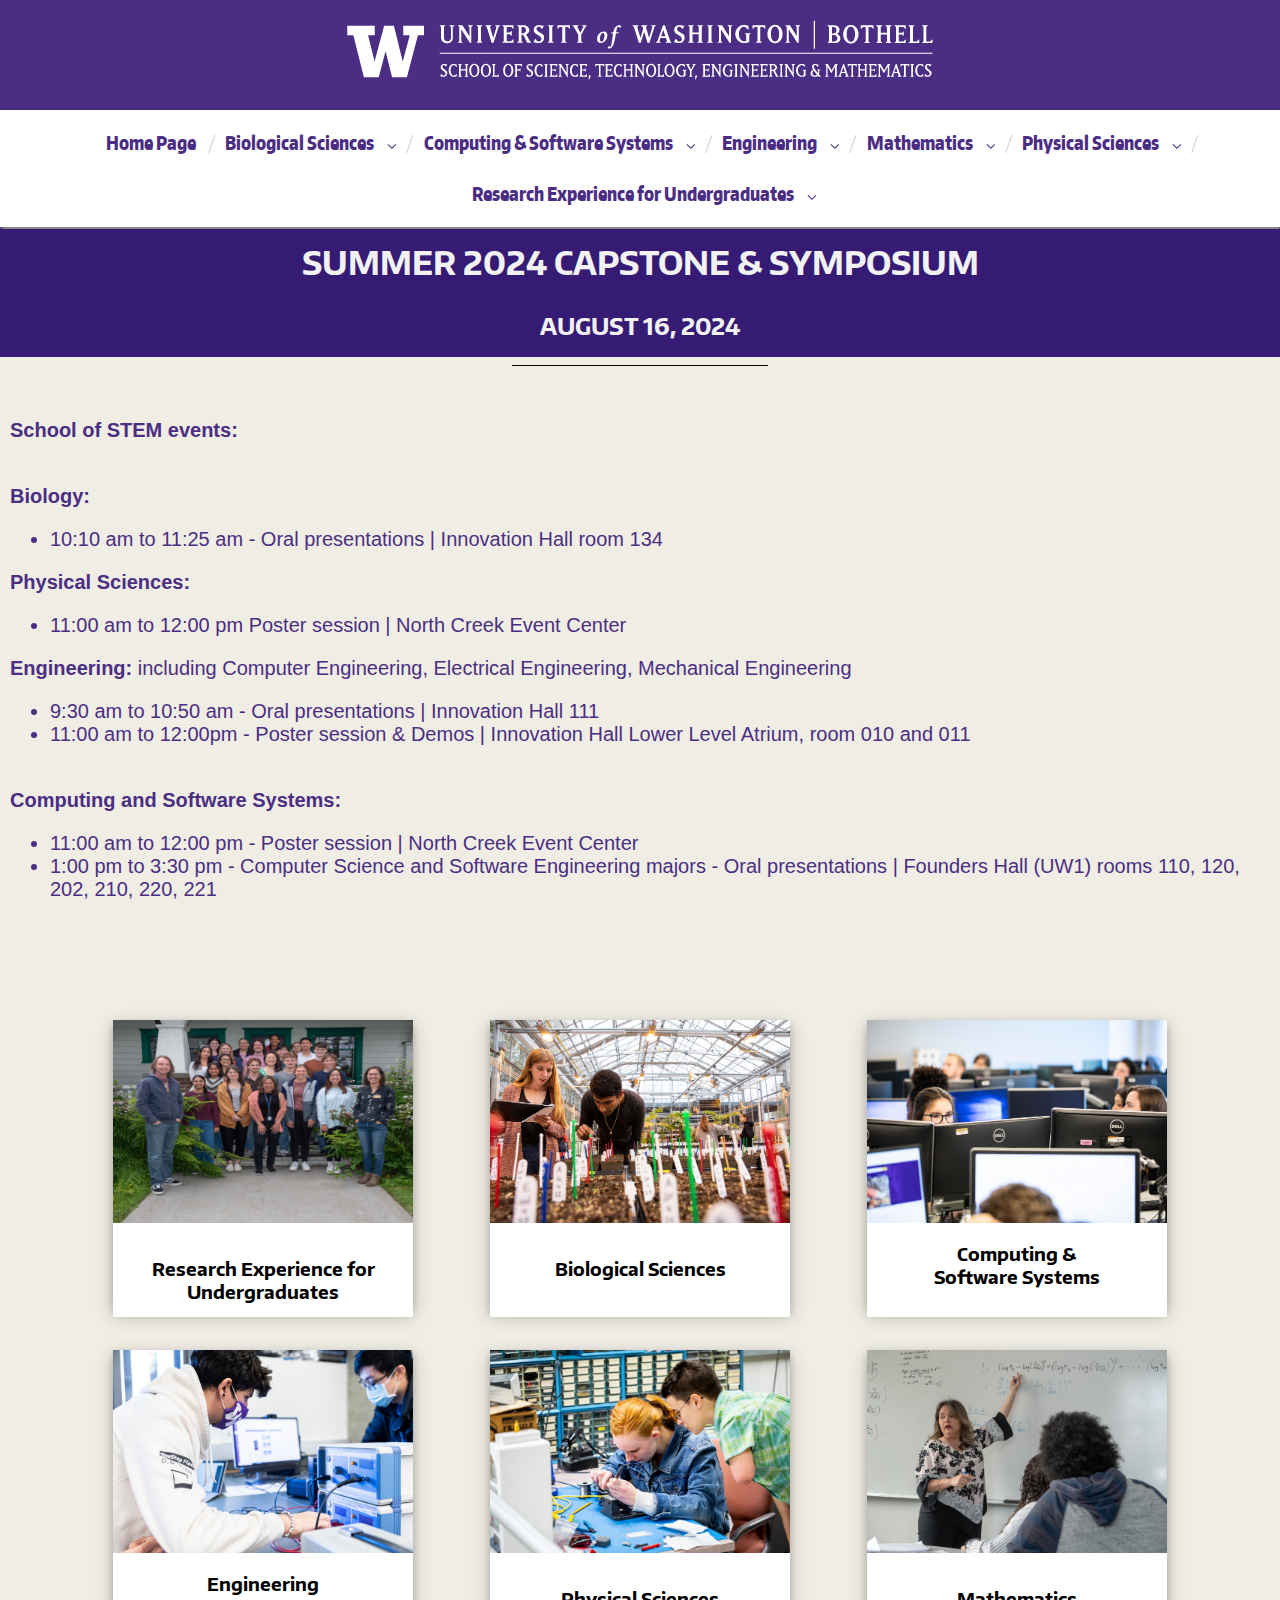
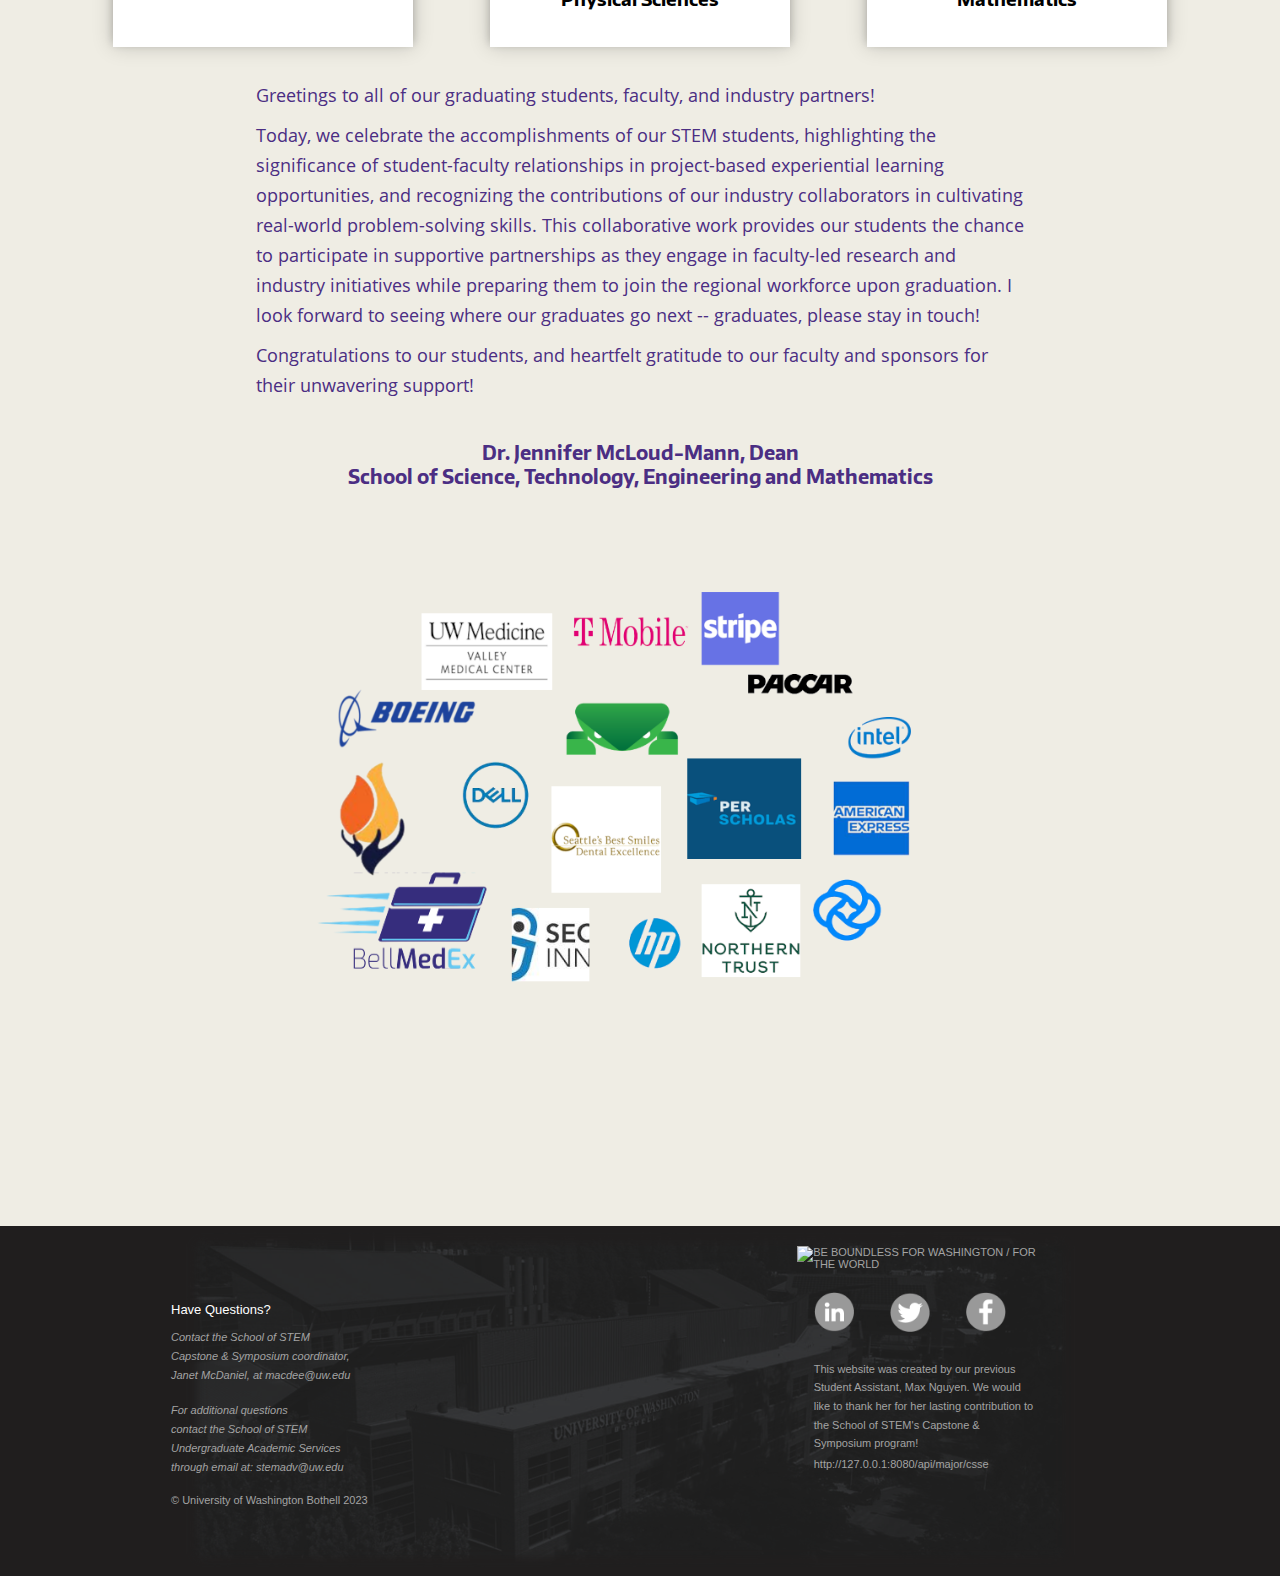
==== commit 5dfe017d: "Add files via upload" ====
--- a/index.html
+++ b/index.html
@@ -2,7 +2,7 @@
 <html>
 
 <head>
-    <title>Capstone Presentations Autumn 2024 Homepage</title>
+    <title>Capstone Presentations Summer 2024 Homepage</title>
     <link rel="stylesheet" href="css/homepage.css">
     <script src="https://kit.fontawesome.com/89bc5abcf1.js" crossorigin="anonymous"></script>
 </head>
@@ -27,7 +27,7 @@
 
                         <ul class="dawgdrops-menu dawgdrops-menu-em" id="menu-102">
                             <li>
-                                <a href="./biological-sciences.html" title="BIO">Biology</a>
+                                <a href="./biological-sciences.html" title="BIO">Biology Term B</a>
                             </li>
                         </ul>
                     </li>
@@ -40,9 +40,6 @@
                             <li>
                                 <a href="./csse.html" title="CSSE">Computer Science & Software Engineering</a>
                             </li>
-                            <li>
-                                <a href="./applied-computing.html" title="ACMPT">Applied Computing</a>
-                            </li>
                         </ul>
 
                     </li>
@@ -71,6 +68,15 @@
                         <ul class="dawgdrops-menu dawgdrops-menu-em" id="menu-104">
                             <li>
                                 <a href="./physics+chemistry.html" title="PHYS">Physics</a>
+                            </li>
+                        </ul>
+                    </li>
+                    <li class="dawgdrops-item">
+                        <a class="dropdown-toggle" href="#" id="102" title="Physics">Research Experience for Undergraduates</a>
+
+                        <ul class="dawgdrops-menu dawgdrops-menu-em" id="menu-104">
+                            <li>
+                                <a href="./reu.html" title="PHYS">Research Experiences for Undergraduates</a>
                             </li>
                         </ul>
                     </li>
@@ -80,7 +86,7 @@
 
 
         <div class="black-box">
-            <h1>Autumn 2024 Capstone & Symposium</h1>
+            <h1>Summer 2024 Capstone & Symposium</h1>
         </div>
 
 
@@ -102,42 +108,40 @@
         </ul><br>
         <b>Biology:</b>
         <ul>
-            <li>9:00 am to 11:00 pm - Oral presentations | Innovation Hall room 134 </li>
-            <li>11:00 am to 12:00 pm - Poster session | Innovation Hall 1st floor hallway</li>
-        </ul>
-        <br>
-        <b>Physical Sciences & Mathematics:</b>
-        <ul>
-            <li>8:00 am to 11:00 am - Oral presentations | TBD</li>
-            <li>11:00 am to 12:00 pm - Poster session | TBD</li>
-        </ul>
-        <br>
+            <li>10:10 am to 11:25 am - Oral presentations | Innovation Hall room 134 </li>
+        </ul>
+        <b>Physical Sciences:</b>
+        <ul>
+         <li>11:00 am to 12:00 pm Poster session | North Creek Event Center</li>
+        </ul>
         <b>Engineering:</b> including Computer Engineering, Electrical Engineering, Mechanical Engineering
         <ul>
             <li>9:30 am to 10:50 am - Oral presentations | Innovation Hall 111 </li>
-            <li>11:00 am to 12:00pm - Poster session & Demos | Innovation Hall Lower Level Atrium and room 010 </li>
+            <li>11:00 am to 12:00pm - Poster session & Demos | Innovation Hall Lower Level Atrium, room 010 and 011 </li>
         </ul>
         <br>
         <b>Computing and Software Systems:</b>
         <ul>
-            <li>11:00 am to 12:00 pm - Poster session | TBD </li>
+            <li>11:00 am to 12:00 pm - Poster session | North Creek Event Center </li>
             <li>1:00 pm to 3:30 pm - Computer Science and Software Engineering majors - Oral presentations | Founders
-                Hall rooms TBD</li>
+                Hall (UW1) rooms 110, 120, 202, 210, 220, 221</li>
         </ul>
         <br>
-	<b>REU</b>
-	<ul>
-		
-		<li>TBD</li>
-
-	</ul>
+
     </div>
     <br><br>
 
 
+    <div class="divisions-row divisions-row-2"></div>
 
 
     <div class="divisions-row divisions-row-2">
+
+        <a href="./reu.html" class="division-box">
+            <img src="./images/REU.jpg" alt="">
+            <div class="divsion-name">Research Experience for Undergraduates</div>
+        </a>
+
         <a href="./biological-sciences.html" class="division-box">
             <img src="images/(biology) Soil Samples.jpg" alt="Biological Sciences Image">
             <div class="divsion-name">Biological Sciences</div>
@@ -194,7 +198,7 @@
 
     <section class="sponsors">
         <figure>
-            <img src="./images/spr24 logos capstone.jpg" alt="Sponsors">
+            <img src="./images/Summer_2024_Logos.png" alt="Sponsors">
         </figure>
     </section>
 
@@ -270,11 +274,7 @@
                             </li>
 
                             <li>
-
-                            </li>
-
-                            <li>
-                                Mobile layout created by Haydn Tamura.
+                                http://127.0.0.1:8080/api/major/csse
                             </li>
 
                         </ul>
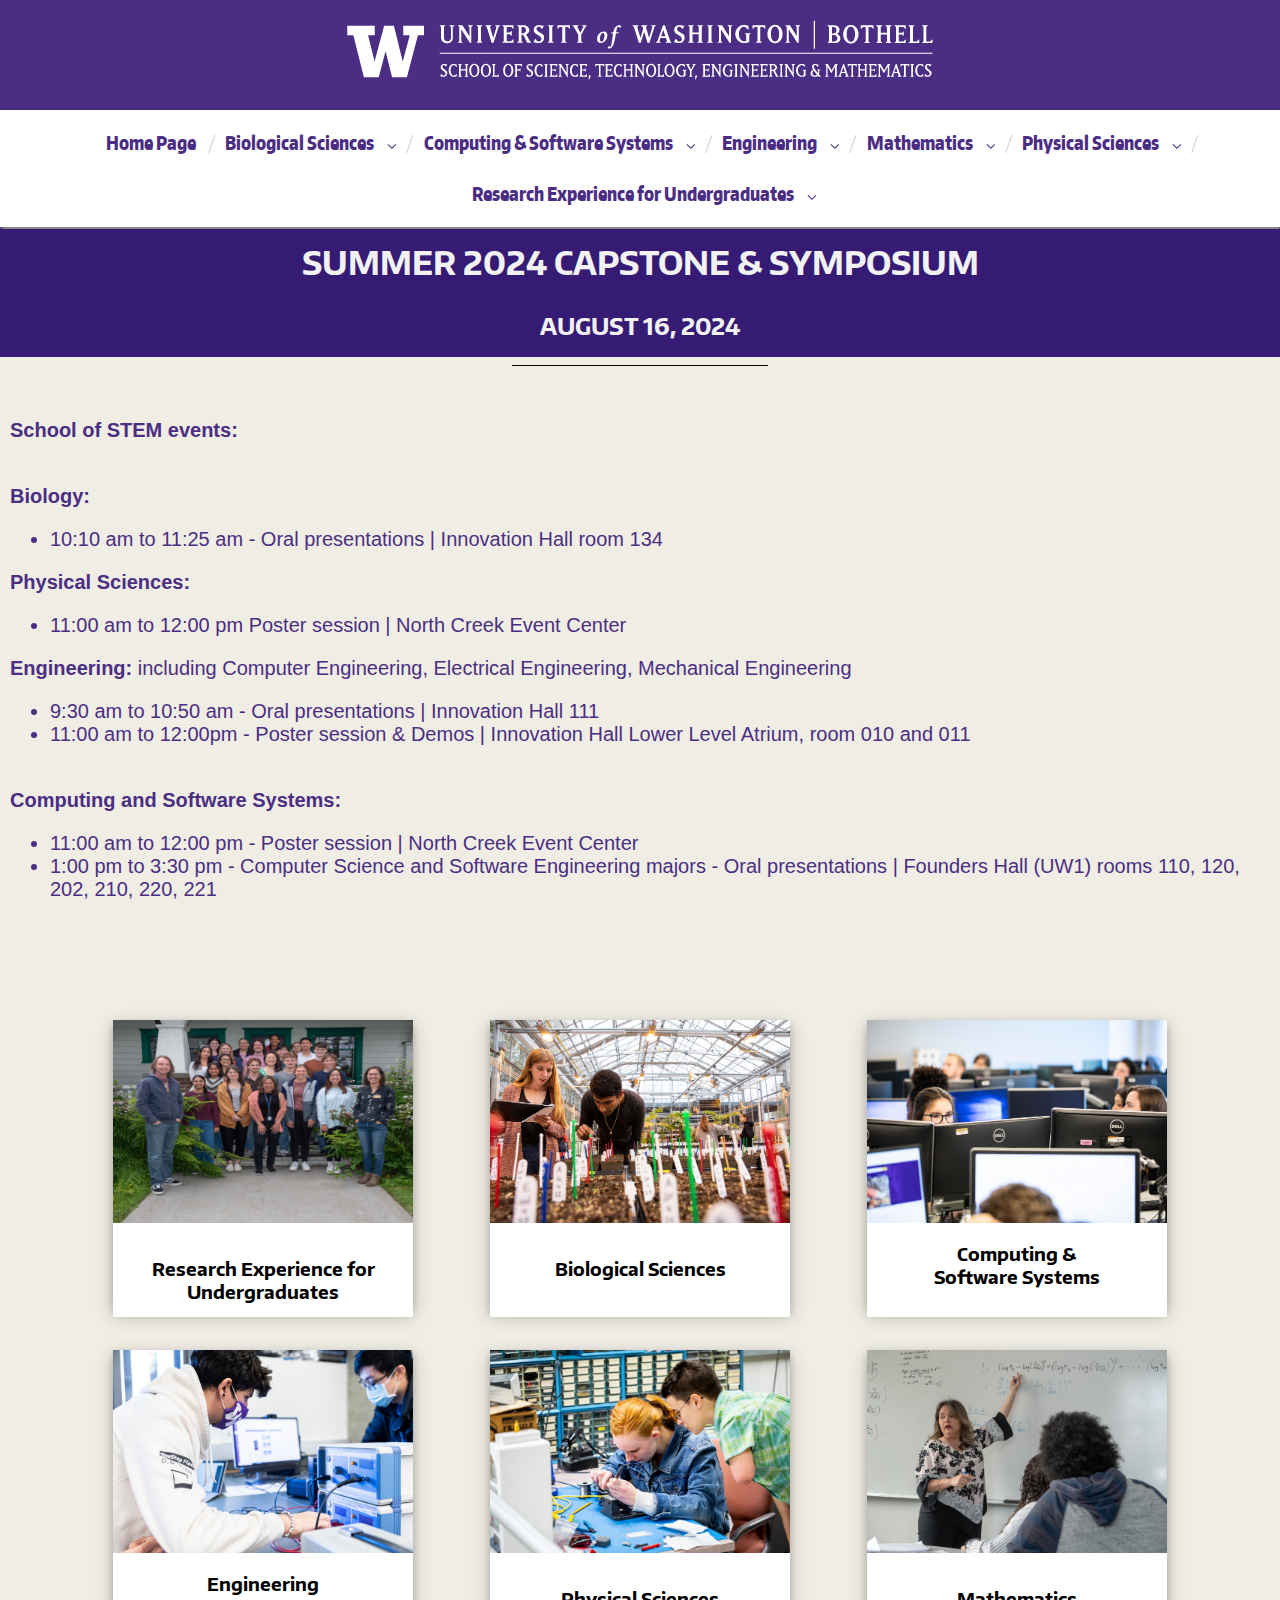
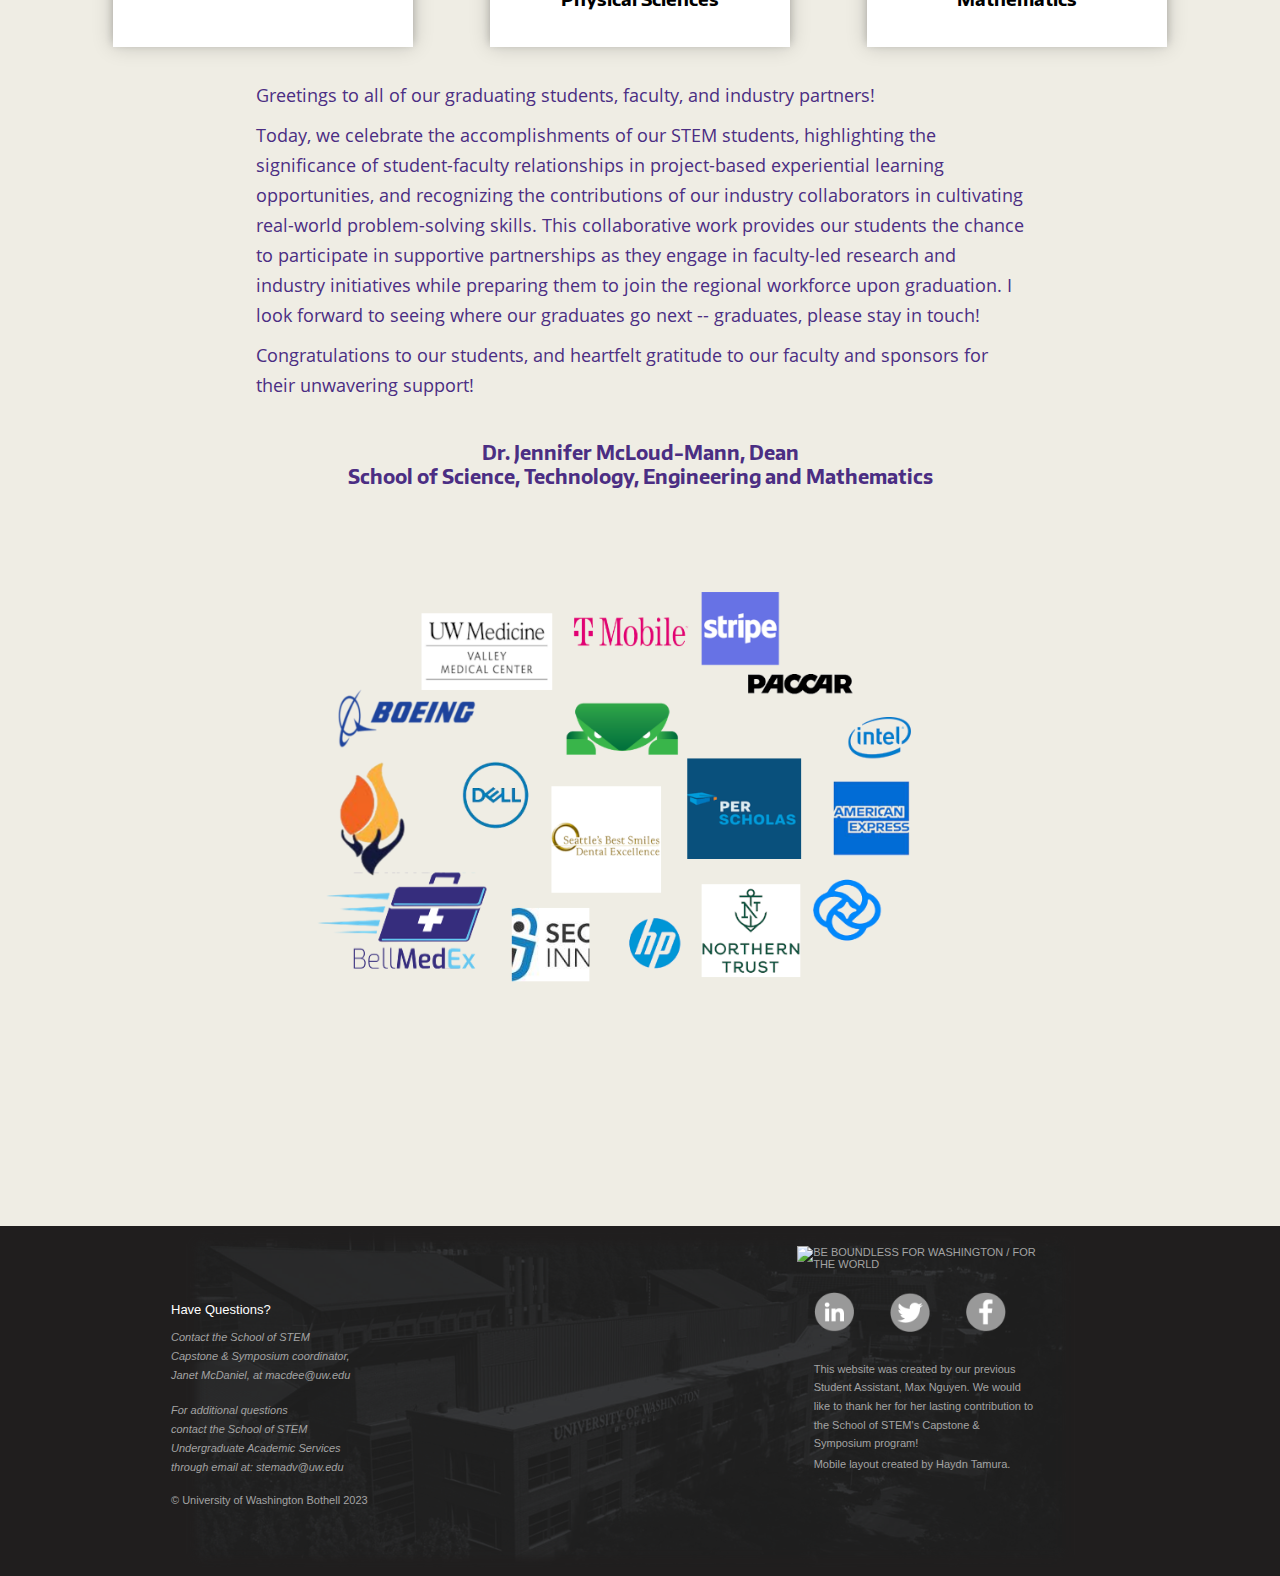
==== commit 59c77457: "Add files via upload" ====
--- a/index.html
+++ b/index.html
@@ -274,7 +274,11 @@
                             </li>
 
                             <li>
-                                http://127.0.0.1:8080/api/major/csse
+
+                            </li>
+
+                            <li>
+                                Mobile layout created by Haydn Tamura.
                             </li>
 
                         </ul>
